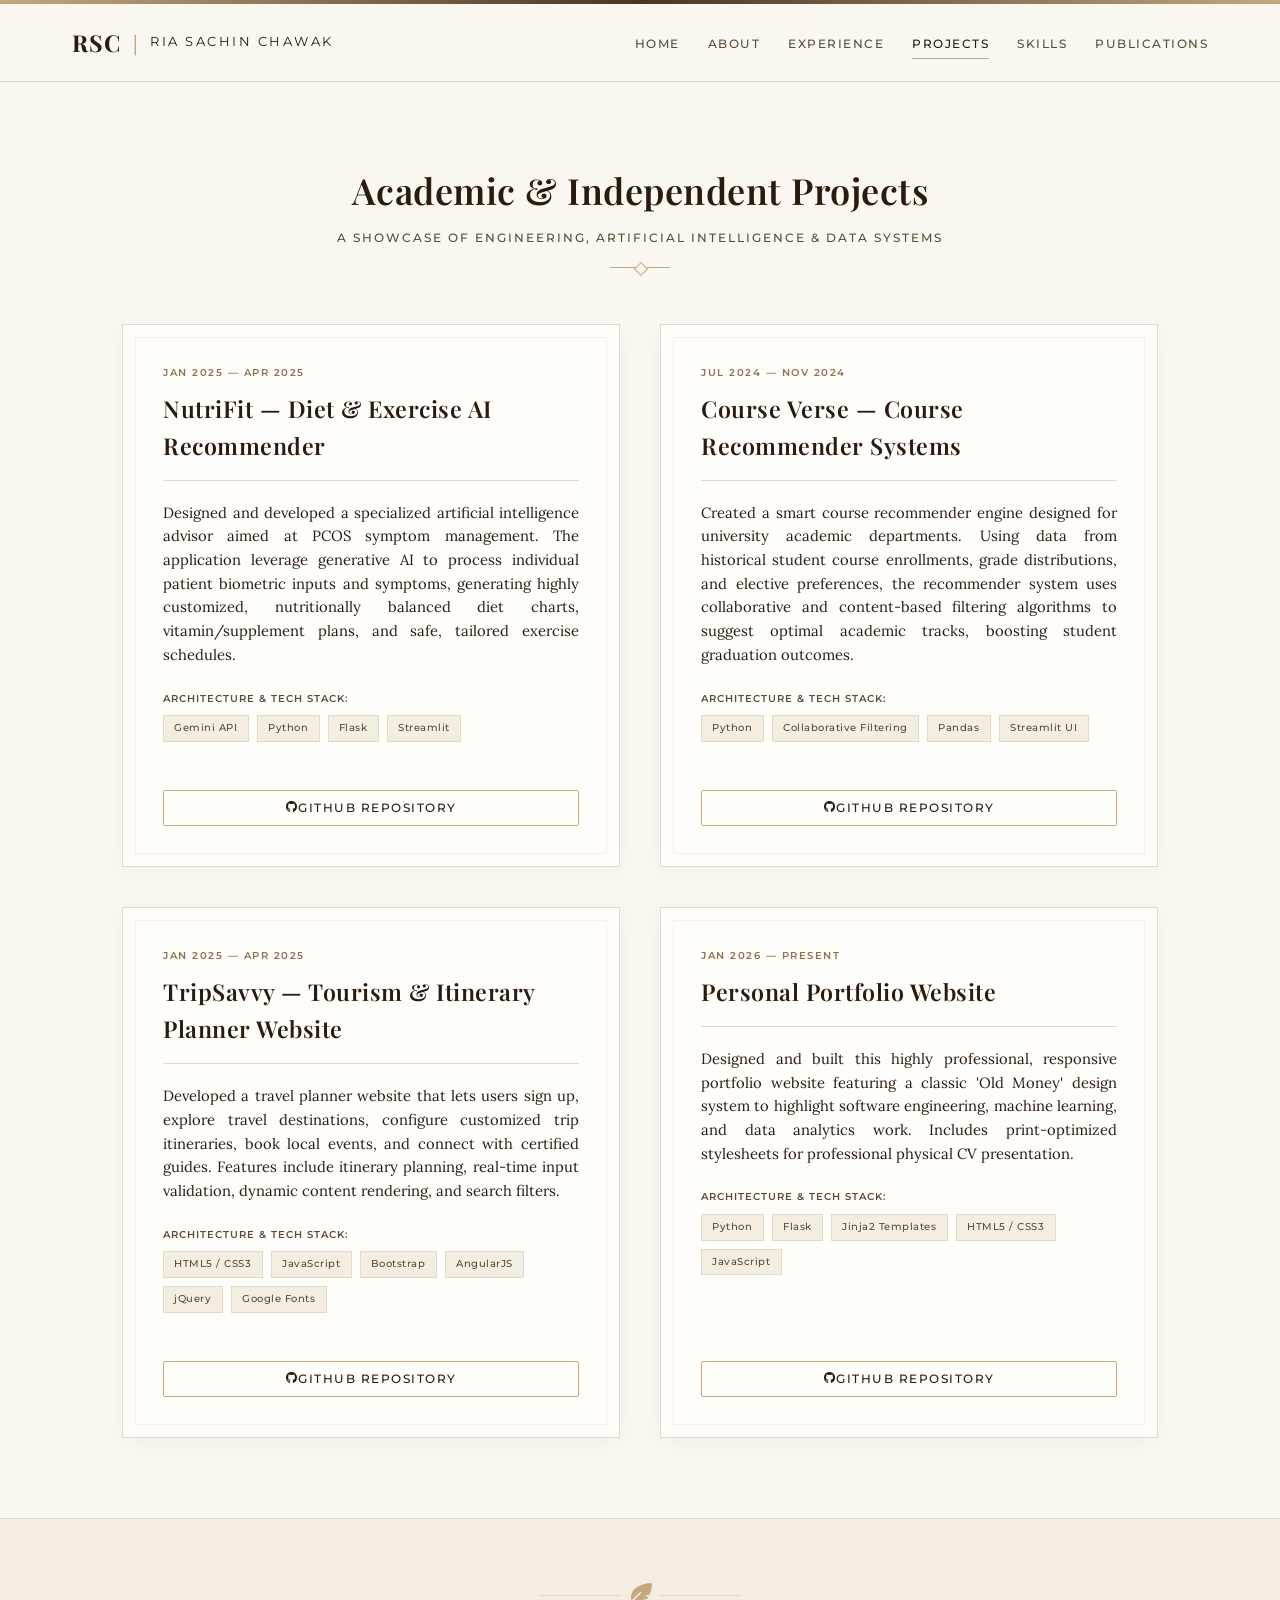
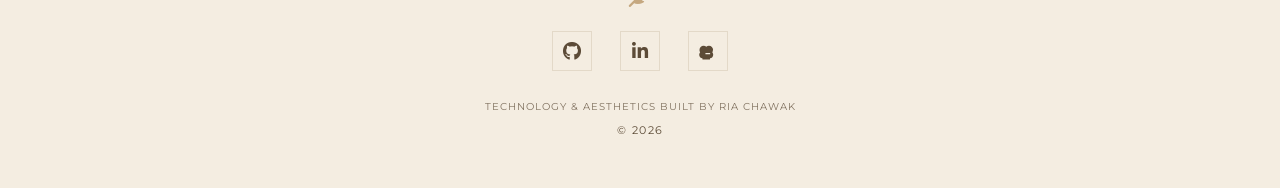
==== projects.html @ e3190f8c "Add files via upload" ====
<!DOCTYPE html>
<html lang="en">
<head>
    <meta charset="UTF-8">
    <meta name="viewport" content="width=device-width, initial-scale=1.0">
    <meta name="description" content="Ria Sachin Chawak's Professional Portfolio. Data Analyst Intern & Final Year Computer Science & Business Systems Student.">
    <meta name="author" content="Ria Sachin Chawak">
    <title>Ria Sachin Chawak | Portfolio</title>
    
    <!-- Google Fonts: Playfair Display (Serif Headings), Lora (Serif Body), Montserrat (Sans-Serif UI) -->
    <link rel="preconnect" href="https://fonts.googleapis.com">
    <link rel="preconnect" href="https://fonts.gstatic.com" crossorigin>
    <link href="https://fonts.googleapis.com/css2?family=Lora:ital,wght@0,400..700;1,400..700&family=Montserrat:wght@300;400;500;600&family=Playfair+Display:ital,wght@0,400..900;1,400..900&display=swap" rel="stylesheet">
    
    <!-- Font Awesome Icons -->
    <link rel="stylesheet" href="https://cdnjs.cloudflare.com/ajax/libs/font-awesome/6.4.0/css/all.min.css">
    
    <!-- Custom CSS -->
    <link rel="stylesheet" href="static/css/style.css">
</head>
<body>
    <!-- Top Decorative Border -->
    <div class="top-decorative-line"></div>

    <!-- Navigation Header -->
    <header class="header">
        <div class="header-container">
            <a href="index.html" class="logo-container">
                <span class="logo-monogram">RSC</span>
                <span class="logo-divider">|</span>
                <span class="logo-title">Ria Sachin Chawak</span>
            </a>
            
            <!-- Mobile Menu Toggle Button -->
            <button class="nav-toggle" aria-label="toggle navigation" id="navToggle">
                <span class="hamburger"></span>
            </button>

            <!-- Navigation Links -->
            <nav class="nav" id="navMenu">
                <ul class="nav-list">
                    <li class="nav-item">
                        <a href="index.html" class="nav-link ">Home</a>
                    </li>
                    <li class="nav-item">
                        <a href="about.html" class="nav-link ">About</a>
                    </li>
                    <li class="nav-item">
                        <a href="experience.html" class="nav-link ">Experience</a>
                    </li>
                    <li class="nav-item">
                        <a href="projects.html" class="nav-link active">Projects</a>
                    </li>
                    <li class="nav-item">
                        <a href="skills.html" class="nav-link ">Skills</a>
                    </li>
                    <li class="nav-item">
                        <a href="publications.html" class="nav-link ">Publications</a>
                    </li>
                </ul>
            </nav>
        </div>
    </header>

    <!-- Main Content Wrapper -->
    <main class="main-content">
        
<section class="projects-page-section">
    <div class="container">
        <!-- Section Header -->
        <div class="section-header">
            <h2 class="section-title">Academic &amp; Independent Projects</h2>
            <div class="section-subtitle">A Showcase of Engineering, Artificial Intelligence &amp; Data Systems</div>
            <div class="title-underline"></div>
        </div>

        <!-- Projects Grid -->
        <div class="projects-grid">
            <!-- Project Card 1: NutriFit -->
            <div class="project-card">
                <div class="project-card-header">
                    <div class="project-date-badge">Jan 2025 — Apr 2025</div>
                    <h3 class="project-title">NutriFit — Diet &amp; Exercise AI Recommender</h3>
                </div>
                <div class="project-card-body">
                    <p class="project-description">
                        Designed and developed a specialized artificial intelligence advisor aimed at PCOS symptom management. The application leverage generative AI to process individual patient biometric inputs and symptoms, generating highly customized, nutritionally balanced diet charts, vitamin/supplement plans, and safe, tailored exercise schedules.
                    </p>
                    
                    <div class="project-tech-section">
                        <span class="tech-label">Architecture &amp; Tech Stack:</span>
                        <div class="tech-tags">
                            <span class="tech-tag">Gemini API</span>
                            <span class="tech-tag">Python</span>
                            <span class="tech-tag">Flask</span>
                            <span class="tech-tag">Streamlit</span>
                        </div>
                    </div>
                </div>
                <div class="project-card-footer">
                    <a href="https://github.com/Ria1424/nutrifit-ai" target="_blank" rel="noopener noreferrer" class="btn btn-secondary btn-sm block-btn">
                        <i class="fa-brands fa-github"></i> GitHub Repository
                    </a>
                </div>
            </div>

            <!-- Project Card 2: Course Verse -->
            <div class="project-card">
                <div class="project-card-header">
                    <div class="project-date-badge">Jul 2024 — Nov 2024</div>
                    <h3 class="project-title">Course Verse — Course Recommender Systems</h3>
                </div>
                <div class="project-card-body">
                    <p class="project-description">
                        Created a smart course recommender engine designed for university academic departments. Using data from historical student course enrollments, grade distributions, and elective preferences, the recommender system uses collaborative and content-based filtering algorithms to suggest optimal academic tracks, boosting student graduation outcomes.
                    </p>
                    
                    <div class="project-tech-section">
                        <span class="tech-label">Architecture &amp; Tech Stack:</span>
                        <div class="tech-tags">
                            <span class="tech-tag">Python</span>
                            <span class="tech-tag">Collaborative Filtering</span>
                            <span class="tech-tag">Pandas</span>
                            <span class="tech-tag">Streamlit UI</span>
                        </div>
                    </div>
                </div>
                <div class="project-card-footer">
                    <a href="https://github.com/Ria1424/course-verse" target="_blank" rel="noopener noreferrer" class="btn btn-secondary btn-sm block-btn">
                        <i class="fa-brands fa-github"></i> GitHub Repository
                    </a>
                </div>
            </div>

            <!-- Project Card 3: TripSavvy -->
            <div class="project-card">
                <div class="project-card-header">
                    <div class="project-date-badge">Jan 2025 — Apr 2025</div>
                    <h3 class="project-title">TripSavvy — Tourism &amp; Itinerary Planner Website</h3>
                </div>
                <div class="project-card-body">
                    <p class="project-description">
                        Developed a travel planner website that lets users sign up, explore travel destinations, configure customized trip itineraries, book local events, and connect with certified guides. Features include itinerary planning, real-time input validation, dynamic content rendering, and search filters.
                    </p>
                    
                    <div class="project-tech-section">
                        <span class="tech-label">Architecture &amp; Tech Stack:</span>
                        <div class="tech-tags">
                            <span class="tech-tag">HTML5 / CSS3</span>
                            <span class="tech-tag">JavaScript</span>
                            <span class="tech-tag">Bootstrap</span>
                            <span class="tech-tag">AngularJS</span>
                            <span class="tech-tag">jQuery</span>
                            <span class="tech-tag">Google Fonts</span>
                        </div>
                    </div>
                </div>
                <div class="project-card-footer">
                    <a href="https://github.com/Ria1424/TripSavvy" target="_blank" rel="noopener noreferrer" class="btn btn-secondary btn-sm block-btn">
                        <i class="fa-brands fa-github"></i> GitHub Repository
                    </a>
                </div>
            </div>

            <!-- Project Card 4: Personal Portfolio Website -->
            <div class="project-card">
                <div class="project-card-header">
                    <div class="project-date-badge">Jan 2026 — Present</div>
                    <h3 class="project-title">Personal Portfolio Website</h3>
                </div>
                <div class="project-card-body">
                    <p class="project-description">
                        Designed and built this highly professional, responsive portfolio website featuring a classic 'Old Money' design system to highlight software engineering, machine learning, and data analytics work. Includes print-optimized stylesheets for professional physical CV presentation.
                    </p>
                    
                    <div class="project-tech-section">
                        <span class="tech-label">Architecture &amp; Tech Stack:</span>
                        <div class="tech-tags">
                            <span class="tech-tag">Python</span>
                            <span class="tech-tag">Flask</span>
                            <span class="tech-tag">Jinja2 Templates</span>
                            <span class="tech-tag">HTML5 / CSS3</span>
                            <span class="tech-tag">JavaScript</span>
                        </div>
                    </div>
                </div>
                <div class="project-card-footer">
                    <a href="https://github.com/Ria1424/ria-portfolio" target="_blank" rel="noopener noreferrer" class="btn btn-secondary btn-sm block-btn">
                        <i class="fa-brands fa-github"></i> GitHub Repository
                    </a>
                </div>
            </div>
        </div>
    </div>
</section>

    </main>

    <!-- Footer -->
    <footer class="footer">
        <div class="footer-container">
            <div class="footer-decor-crest">
                <i class="fa-solid fa-feather-pointed"></i>
            </div>
            
            <div class="footer-socials">
                <a href="https://github.com/Ria1424" target="_blank" rel="noopener noreferrer" title="GitHub" class="social-icon-link">
                    <i class="fa-brands fa-github"></i>
                </a>
                <a href="https://www.linkedin.com/in/riachawak/" target="_blank" rel="noopener noreferrer" title="LinkedIn" class="social-icon-link">
                    <i class="fa-brands fa-linkedin-in"></i>
                </a>
                <a href="https://www.codechef.com/users/coderriasc" target="_blank" rel="noopener noreferrer" title="CodeChef" class="social-icon-link" style="display: flex; align-items: center; justify-content: center;">
                    <svg viewBox="0 0 512 512" fill="currentColor" style="width: 1.1rem; height: 1.1rem;">
                        <path d="M410 230c0-66-54-120-120-120-30 0-57 11-78 29-21-18-48-29-78-29-66 0-120 54-120 120 0 24 7 46 19 65-17 19-27 45-27 73 0 54 40 99 93 107v18c0 10 8 18 18 18h186c10 0 18-8 18-18v-18c53-8 93-53 93-107 0-28-10-54-27-73 12-19 19-41 19-65zm-222 90h136v40H188v-40z"/>
                    </svg>
                </a>
            </div>

            <div class="footer-copyright">
                <div class="footer-sub-tagline" style="font-size: 0.65rem; margin-bottom: 0.4rem; opacity: 0.75; font-family: var(--font-ui); text-transform: uppercase; letter-spacing: 1px;">Technology &amp; Aesthetics built by Ria Chawak</div>
                &copy; 2026
            </div>
        </div>
    </footer>

    <!-- Custom JS -->
    <script src="static/js/main.js"></script>
</body>
</html>
---- static/css/style.css ----
/* ==========================================
   OLD MONEY AESTHETIC DESIGN SYSTEM (CSS)
   Portfolio: Ria Sachin Chawak
   ========================================== */

/* Color Tokens & Style Variables */
:root {
    --bg-cream: #FAF6F0;          /* Warm soft cream background */
    --bg-card: #F4EDE1;           /* Beige accent cards */
    --bg-ivory: #FFFDF9;          /* Highlight block ivory */
    --text-dark: #2A1B0E;         /* Dark chocolate brown for body text */
    --text-muted: #5C4B37;        /* Soft tan/brown for secondary text */
    --accent-gold: #C5A880;       /* Antique gold-beige accent */
    --accent-dark-gold: #8E7249;  /* Deep dark gold for borders/hovers */
    --accent-brown: #4A3525;      /* Dark bronze accent */
    --border-color: #E3D9C8;      /* Fine linen border color */
    
    --font-heading: 'Playfair Display', Georgia, serif;
    --font-body: 'Lora', Georgia, serif;
    --font-ui: 'Montserrat', sans-serif;
    
    --transition-speed: 0.3s;
    --border-radius-sm: 2px;      /* Sharp, crisp edges instead of rounded pills */
    --border-radius-md: 4px;
    --box-shadow: 0 4px 20px rgba(42, 27, 14, 0.04);
}

/* Global Reset & Base Styling */
* {
    margin: 0;
    padding: 0;
    box-box: border-box;
    box-sizing: border-box;
}

body {
    background-color: var(--bg-cream);
    color: var(--text-dark);
    font-family: var(--font-body);
    line-height: 1.6;
    font-size: 16px;
    display: flex;
    flex-direction: column;
    min-height: 100vh;
}

/* Scrollbar Style */
::-webkit-scrollbar {
    width: 8px;
}
::-webkit-scrollbar-track {
    background: var(--bg-cream);
}
::-webkit-scrollbar-thumb {
    background: var(--accent-gold);
    border-radius: var(--border-radius-sm);
}
::-webkit-scrollbar-thumb:hover {
    background: var(--accent-dark-gold);
}

/* Top Decorative Header Accent Line */
.top-decorative-line {
    height: 4px;
    background: linear-gradient(90deg, var(--accent-gold), var(--accent-brown), var(--accent-gold));
    width: 100%;
}

/* Typography Helper Classes */
h1, h2, h3, h4, h5, h6 {
    font-family: var(--font-heading);
    font-weight: 600;
    letter-spacing: 0.5px;
}

/* Layout Utilities */
.container {
    max-width: 1100px;
    margin: 0 auto;
    padding: 0 2rem;
    width: 100%;
}

.container-narrow {
    max-width: 750px;
    margin: 0 auto;
    padding: 0 2rem;
    width: 100%;
}

.mt-5 {
    margin-top: 4rem;
}

.hidden {
    display: none !important;
}

/* Dynamic Page Fade-in on load */
main.main-content {
    flex-grow: 1;
    opacity: 0;
    transform: translateY(10px);
    transition: opacity 0.6s ease, transform 0.6s ease;
    padding: 3rem 0;
}

main.main-content.loaded {
    opacity: 1;
    transform: translateY(0);
}

/* Common Section Header Component */
.section-header {
    text-align: center;
    margin-bottom: 3.5rem;
}

.section-title {
    font-size: 2.25rem;
    color: var(--text-dark);
    margin-bottom: 0.5rem;
    position: relative;
    display: inline-block;
}

.section-subtitle {
    font-family: var(--font-ui);
    text-transform: uppercase;
    font-size: 0.75rem;
    letter-spacing: 2px;
    color: var(--text-muted);
    font-weight: 500;
}

.title-underline {
    width: 60px;
    height: 1px;
    background-color: var(--accent-gold);
    margin: 1.25rem auto 0;
    position: relative;
}

.title-underline::after {
    content: '';
    position: absolute;
    top: -3px;
    left: calc(50% - 4px);
    width: 8px;
    height: 8px;
    background-color: var(--bg-cream);
    border: 1px solid var(--accent-gold);
    transform: rotate(45deg);
}

/* Elegant Borders/Accents */
.section-decor-bar {
    max-width: 250px;
    height: 1px;
    background: linear-gradient(90deg, transparent, var(--accent-gold), transparent);
    margin: 2rem auto;
}

/* Primary and Secondary Buttons */
.btn {
    display: inline-flex;
    align-items: center;
    justify-content: center;
    font-family: var(--font-ui);
    font-size: 0.8rem;
    font-weight: 500;
    text-transform: uppercase;
    letter-spacing: 1.5px;
    text-decoration: none;
    padding: 0.85rem 1.75rem;
    border-radius: var(--border-radius-sm);
    cursor: pointer;
    transition: all var(--transition-speed) ease;
}

.btn-primary {
    background-color: var(--text-dark);
    color: var(--bg-cream);
    border: 1px solid var(--text-dark);
}

.btn-primary:hover {
    background-color: var(--bg-cream);
    color: var(--text-dark);
    border-color: var(--accent-gold);
}

.btn-secondary {
    background-color: transparent;
    color: var(--text-dark);
    border: 1px solid var(--accent-gold);
}

.btn-secondary:hover {
    background-color: var(--bg-card);
    color: var(--text-dark);
    border-color: var(--text-dark);
}

.btn-sm {
    padding: 0.5rem 1.25rem;
    font-size: 0.725rem;
}

.btn-block {
    display: flex;
    width: 100%;
}

.btn-icon {
    margin-left: 8px;
    font-size: 0.9em;
    transition: transform var(--transition-speed) ease;
}

.btn:hover .btn-icon {
    transform: translateX(4px);
}

/* ==========================================
   HEADER & NAVIGATION BAR
   ========================================== */
.header {
    background-color: var(--bg-cream);
    border-bottom: 1px solid var(--border-color);
    position: sticky;
    top: 0;
    z-index: 1000;
    box-shadow: 0 2px 10px rgba(0,0,0,0.02);
}

.header-container {
    max-width: 1200px;
    margin: 0 auto;
    padding: 1.25rem 2rem;
    display: flex;
    justify-content: space-between;
    align-items: center;
}

.logo-container {
    display: flex;
    align-items: center;
    text-decoration: none;
    color: var(--text-dark);
    transition: opacity var(--transition-speed);
}

.logo-container:hover {
    opacity: 0.85;
}

.logo-monogram {
    font-family: var(--font-heading);
    font-weight: 700;
    font-size: 1.45rem;
    letter-spacing: 1px;
}

.logo-divider {
    color: var(--accent-gold);
    margin: 0 0.75rem;
    font-size: 1.25rem;
    font-weight: 300;
}

.logo-title {
    font-family: var(--font-ui);
    font-weight: 400;
    font-size: 0.8rem;
    text-transform: uppercase;
    letter-spacing: 2.5px;
}

/* Navigation Links */
.nav-list {
    display: flex;
    list-style: none;
    gap: 1.75rem;
}

.nav-link {
    color: var(--text-muted);
    font-family: var(--font-ui);
    text-transform: uppercase;
    font-size: 0.75rem;
    font-weight: 500;
    letter-spacing: 1.5px;
    text-decoration: none;
    padding: 0.5rem 0;
    position: relative;
    transition: color var(--transition-speed);
}

.nav-link:hover {
    color: var(--text-dark);
}

.nav-link::after {
    content: '';
    position: absolute;
    bottom: 0;
    left: 0;
    width: 0;
    height: 1px;
    background-color: var(--accent-gold);
    transition: width var(--transition-speed) ease;
}

.nav-link:hover::after,
.nav-link.active::after {
    width: 100%;
}

.nav-link.active {
    color: var(--text-dark);
}

/* Mobile Menu Burger Toggle */
.nav-toggle {
    display: none;
    background: transparent;
    border: none;
    cursor: pointer;
    padding: 0.5rem;
    z-index: 1100;
}

.hamburger {
    display: block;
    position: relative;
    width: 20px;
    height: 2px;
    background: var(--text-dark);
    transition: background var(--transition-speed) ease;
}

.hamburger::before,
.hamburger::after {
    content: '';
    position: absolute;
    width: 20px;
    height: 2px;
    background: var(--text-dark);
    transition: transform var(--transition-speed) ease, top var(--transition-speed) ease;
}

.hamburger::before {
    top: -6px;
}

.hamburger::after {
    top: 6px;
}

/* Mobile Menu Active Hamburger State */
.nav-toggle.active .hamburger {
    background: transparent;
}
.nav-toggle.active .hamburger::before {
    transform: rotate(45deg);
    top: 0;
}
.nav-toggle.active .hamburger::after {
    transform: rotate(-45deg);
    top: 0;
}

/* ==========================================
   1. HOME PAGE STYLING
   ========================================== */
.hero-section {
    padding: 3.5rem 0;
}

.hero-container {
    max-width: 1100px;
    margin: 0 auto;
    padding: 0 2rem;
    display: grid;
    grid-template-columns: 1.25fr 0.75fr;
    gap: 4rem;
    align-items: center;
}

.hero-content {
    display: flex;
    flex-direction: column;
}

.hero-pretitle {
    font-family: var(--font-ui);
    text-transform: uppercase;
    font-size: 0.8rem;
    letter-spacing: 3px;
    color: var(--text-muted);
    margin-bottom: 0.75rem;
}

.hero-title {
    font-size: 3.5rem;
    line-height: 1.1;
    color: var(--text-dark);
    margin-bottom: 1rem;
}

.hero-designation {
    font-size: 1.15rem;
    font-family: var(--font-ui);
    color: var(--text-muted);
    font-weight: 300;
    letter-spacing: 0.5px;
    margin-bottom: 1.5rem;
    border-left: 2px solid var(--accent-gold);
    padding-left: 1rem;
}

.hero-divider-group {
    display: flex;
    align-items: center;
    gap: 1.25rem;
    margin-bottom: 1.75rem;
}

.hero-divider-group .line {
    height: 1px;
    background-color: var(--border-color);
    flex-grow: 1;
}

.hero-divider-group .crest-icon {
    color: var(--accent-gold);
    font-size: 0.95rem;
}

.hero-brief {
    font-size: 1.1rem;
    color: var(--text-dark);
    margin-bottom: 2.5rem;
}

.hero-actions {
    display: flex;
    gap: 1.25rem;
}

/* Aesthetic Framed Monogram Widget */
.hero-aesthetic-frame {
    display: flex;
    justify-content: center;
    align-items: center;
}

.frame-outer {
    border: 1px solid var(--accent-gold);
    padding: 1rem;
    background-color: var(--bg-ivory);
    box-shadow: var(--box-shadow);
}

.frame-inner {
    border: 4px double var(--accent-gold);
    padding: 3.5rem 2.5rem;
    display: flex;
    flex-direction: column;
    align-items: center;
    justify-content: center;
    background-color: var(--bg-cream);
    text-align: center;
}

.frame-inner-img {
    border: 4px double var(--accent-gold);
    padding: 0.5rem;
    background-color: var(--bg-cream);
    display: flex;
    justify-content: center;
    align-items: center;
}

.hero-profile-image {
    max-width: 100%;
    width: 280px;
    height: 330px;
    object-fit: cover;
    display: block;
    border: 1px solid var(--border-color);
}

.hero-profile-container {
    border: 1px solid var(--accent-brown);
    padding: 0;
    background-color: transparent;
    display: inline-flex;
    justify-content: center;
    align-items: center;
    box-shadow: var(--box-shadow);
    align-self: center;
    justify-self: center;
}

.hero-profile-image-simple {
    max-width: 100%;
    width: 280px;
    height: 330px;
    object-fit: cover;
    display: block;
}



.frame-monogram {
    font-family: var(--font-heading);
    font-size: 3.25rem;
    color: var(--text-dark);
    font-weight: 700;
    letter-spacing: 3px;
    border-bottom: 1px solid var(--border-color);
    padding-bottom: 0.5rem;
    margin-bottom: 0.75rem;
}

.frame-motto {
    font-family: var(--font-heading);
    font-style: italic;
    font-size: 0.85rem;
    color: var(--text-muted);
    letter-spacing: 0.5px;
    margin-bottom: 0.5rem;
}

.frame-year {
    font-family: var(--font-ui);
    font-size: 0.625rem;
    letter-spacing: 2px;
    color: var(--accent-gold);
}

/* Focus Section Grid */
.focus-section {
    padding: 4rem 0;
}

.focus-grid {
    max-width: 1100px;
    margin: 0 auto;
    padding: 0 2rem;
    display: grid;
    grid-template-columns: repeat(auto-fit, minmax(300px, 1fr));
    gap: 2rem;
}

.focus-card {
    background-color: var(--bg-card);
    border: 1px solid var(--border-color);
    padding: 2.5rem 2rem;
    text-align: center;
    transition: transform var(--transition-speed) ease, border-color var(--transition-speed) ease;
}

.focus-card:hover {
    transform: translateY(-5px);
    border-color: var(--accent-gold);
}

.focus-icon {
    font-size: 1.75rem;
    color: var(--accent-brown);
    margin-bottom: 1.25rem;
}

.focus-card h3 {
    font-size: 1.35rem;
    margin-bottom: 0.75rem;
    color: var(--text-dark);
}

.focus-card p {
    font-size: 0.9rem;
    color: var(--text-muted);
}

/* ==========================================
   2. ABOUT ME & EDUCATION PAGE
   ========================================== */
.about-page-section {
    padding: 2rem 0;
}

.about-grid {
    display: grid;
    grid-template-columns: 1fr 1fr;
    gap: 4.5rem;
    align-items: start;
}

.about-greeting {
    font-size: 1.85rem;
    color: var(--text-dark);
    margin-bottom: 0.5rem;
}

.about-tagline {
    font-size: 1.05rem;
    color: var(--text-muted);
    font-style: italic;
    font-weight: 400;
    margin-bottom: 1.5rem;
}

.about-paragraph-divider {
    width: 40px;
    height: 1px;
    background-color: var(--accent-gold);
    margin-bottom: 1.75rem;
}

.about-main-text {
    font-size: 0.975rem;
    color: var(--text-dark);
    margin-bottom: 1.5rem;
    text-align: justify;
}

/* Classic Drop Cap Styling */
.drop-cap::first-letter {
    font-family: var(--font-heading);
    font-size: 3.5rem;
    float: left;
    margin-top: 5px;
    margin-right: 10px;
    line-height: 0.85;
    color: var(--accent-brown);
    font-weight: 700;
}

.about-sign-off {
    margin-top: 2.5rem;
}

.sign-off-title {
    font-size: 0.95rem;
    color: var(--text-muted);
}

.signature-text {
    font-family: var(--font-heading);
    font-style: italic;
    font-size: 1.85rem;
    color: var(--text-dark);
    margin-top: 0.25rem;
}

/* Education Container & Timelines */
.education-container {
    background-color: var(--bg-card);
    border: 1px solid var(--border-color);
    padding: 3rem 2.5rem;
    position: relative;
}

.education-container::after {
    content: '';
    position: absolute;
    top: 15px;
    left: 15px;
    right: 15px;
    bottom: 15px;
    border: 1px solid rgba(197, 168, 128, 0.25);
    pointer-events: none;
}

.timeline-title-header {
    font-size: 1.45rem;
    margin-bottom: 2rem;
    border-bottom: 1px solid var(--border-color);
    padding-bottom: 0.75rem;
    display: flex;
    align-items: center;
    gap: 0.75rem;
}

.timeline {
    position: relative;
    padding-left: 1.75rem;
    border-left: 1px solid var(--accent-gold);
}

.timeline-item {
    position: relative;
    margin-bottom: 2.25rem;
}

.timeline-item:last-child {
    margin-bottom: 0;
}

.timeline-dot {
    position: absolute;
    left: calc(-1.75rem - 4.5px);
    top: 5px;
    width: 8px;
    height: 8px;
    border-radius: 50%;
    background-color: var(--text-dark);
    border: 1px solid var(--accent-gold);
}

.timeline-date {
    font-family: var(--font-ui);
    font-size: 0.7rem;
    letter-spacing: 1.5px;
    color: var(--text-muted);
    font-weight: 600;
    text-transform: uppercase;
    margin-bottom: 0.35rem;
}

.education-degree {
    font-size: 1.15rem;
    margin-bottom: 0.25rem;
}

.education-institution {
    font-family: var(--font-ui);
    font-size: 0.75rem;
    text-transform: uppercase;
    letter-spacing: 0.5px;
    color: var(--text-muted);
    font-weight: 500;
    margin-bottom: 0.5rem;
}

.education-grade-badge {
    display: inline-block;
    background-color: var(--bg-cream);
    border: 1px solid var(--accent-gold);
    color: var(--text-dark);
    font-family: var(--font-ui);
    font-size: 0.65rem;
    font-weight: 500;
    padding: 0.25rem 0.65rem;
    margin-bottom: 0.75rem;
    letter-spacing: 0.5px;
}

.education-desc {
    font-size: 0.85rem;
    color: var(--text-muted);
}

/* ==========================================
   3. EXPERIENCE PAGE STYLING
   ========================================== */
.experience-page-section {
    padding: 2rem 0;
}

.experience-timeline {
    display: flex;
    flex-direction: column;
    gap: 2rem;
}

.exp-card {
    background-color: var(--bg-ivory);
    border: 1px solid var(--border-color);
    padding: 2.5rem;
    position: relative;
    box-shadow: var(--box-shadow);
}

.exp-card::before {
    content: '';
    position: absolute;
    left: 0;
    top: 0;
    bottom: 0;
    width: 3px;
    background-color: var(--accent-gold);
}

.exp-header {
    display: flex;
    justify-content: space-between;
    align-items: flex-start;
    border-bottom: 1px solid var(--border-color);
    padding-bottom: 1.25rem;
    margin-bottom: 1.25rem;
    flex-wrap: wrap;
    gap: 1rem;
}

.exp-title {
    font-size: 1.45rem;
    color: var(--text-dark);
    margin-bottom: 0.25rem;
}

.exp-company {
    font-family: var(--font-heading);
    font-style: italic;
    font-size: 1.1rem;
    color: var(--text-muted);
}

.exp-company-sub {
    font-family: var(--font-body);
    font-size: 0.85rem;
    color: var(--text-muted);
    font-weight: 400;
}

.exp-meta {
    display: flex;
    gap: 1.5rem;
    font-family: var(--font-ui);
    font-size: 0.7rem;
    text-transform: uppercase;
    letter-spacing: 1px;
    color: var(--text-muted);
    font-weight: 500;
}

.exp-body {
    display: flex;
    flex-direction: column;
}

.exp-team {
    font-family: var(--font-ui);
    font-size: 0.725rem;
    text-transform: uppercase;
    font-weight: 600;
    color: var(--text-dark);
    margin-bottom: 1rem;
    letter-spacing: 0.5px;
    display: flex;
    align-items: center;
    gap: 0.5rem;
}

.exp-desc-list {
    list-style: none;
    padding-left: 0;
}

.exp-desc-list li {
    position: relative;
    padding-left: 1.5rem;
    margin-bottom: 0.75rem;
    font-size: 0.95rem;
}

.exp-desc-list li::before {
    content: '—';
    position: absolute;
    left: 0;
    color: var(--accent-gold);
}

.exp-footer {
    margin-top: 1.5rem;
}

/* Leadership Grid */
.leadership-grid {
    display: grid;
    grid-template-columns: repeat(auto-fit, minmax(290px, 1fr));
    gap: 2rem;
}

.leadership-card {
    background-color: var(--bg-card);
    border: 1px solid var(--border-color);
    padding: 2.25rem 2rem;
    position: relative;
    text-align: center;
    display: flex;
    flex-direction: column;
    justify-content: space-between;
}

.lead-crest {
    font-size: 1.75rem;
    color: var(--accent-brown);
    margin-bottom: 0.75rem;
}

.lead-date {
    font-family: var(--font-ui);
    font-size: 0.65rem;
    color: var(--accent-dark-gold);
    letter-spacing: 1.2px;
    text-transform: uppercase;
    margin-bottom: 0.5rem;
    font-weight: 600;
}

.lead-title {
    font-size: 1.25rem;
    margin-bottom: 0.25rem;
}

.lead-org {
    font-family: var(--font-ui);
    font-size: 0.7rem;
    text-transform: uppercase;
    letter-spacing: 1.5px;
    color: var(--text-muted);
    font-weight: 500;
    margin-bottom: 0.5rem;
}

.lead-sub-org {
    font-family: var(--font-body);
    font-style: italic;
    font-size: 0.85rem;
    color: var(--text-muted);
    margin-bottom: 1rem;
}

.lead-desc {
    font-size: 0.875rem;
    color: var(--text-muted);
    margin-bottom: auto;
}

.lead-badge {
    display: inline-block;
    border: 1px solid var(--border-color);
    padding: 0.25rem 0.65rem;
    font-size: 0.65rem;
    font-family: var(--font-ui);
    text-transform: uppercase;
    letter-spacing: 0.5px;
    color: var(--text-muted);
    background-color: var(--bg-cream);
    margin-top: 1.25rem;
    align-self: center;
}

.lead-actions,
.lead-actions-double {
    margin-top: 1.25rem;
    display: flex;
    justify-content: center;
    gap: 0.5rem;
    flex-wrap: wrap;
}


/* ==========================================
   4. PROJECTS PAGE STYLING
   ========================================== */
.projects-page-section {
    padding: 2rem 0;
}

.projects-grid {
    display: grid;
    grid-template-columns: 1fr 1fr;
    gap: 2.5rem;
}

.project-card {
    background-color: var(--bg-ivory);
    border: 1px solid var(--border-color);
    padding: 2.5rem;
    display: flex;
    flex-direction: column;
    justify-content: space-between;
    position: relative;
    box-shadow: var(--box-shadow);
}

.project-card::before {
    content: '';
    position: absolute;
    left: 12px;
    right: 12px;
    top: 12px;
    bottom: 12px;
    border: 1px solid rgba(197, 168, 128, 0.15);
    pointer-events: none;
}

.project-card-header {
    border-bottom: 1px solid var(--border-color);
    padding-bottom: 1rem;
    margin-bottom: 1.25rem;
}

.project-date-badge {
    font-family: var(--font-ui);
    font-size: 0.65rem;
    text-transform: uppercase;
    letter-spacing: 1.5px;
    color: var(--accent-dark-gold);
    font-weight: 600;
    margin-bottom: 0.5rem;
}

.project-title {
    font-size: 1.45rem;
    color: var(--text-dark);
}

.project-card-body {
    flex-grow: 1;
}

.project-description {
    font-size: 0.925rem;
    color: var(--text-dark);
    margin-bottom: 1.5rem;
    text-align: justify;
}

.project-tech-section {
    margin-bottom: 1.5rem;
}

.tech-label {
    font-family: var(--font-ui);
    font-size: 0.65rem;
    text-transform: uppercase;
    letter-spacing: 1px;
    color: var(--text-muted);
    font-weight: 600;
    display: block;
    margin-bottom: 0.5rem;
}

.tech-tags {
    display: flex;
    flex-wrap: wrap;
    gap: 0.5rem;
}

.tech-tag {
    background-color: var(--bg-card);
    border: 1px solid var(--border-color);
    color: var(--text-muted);
    font-family: var(--font-ui);
    font-size: 0.65rem;
    font-weight: 500;
    padding: 0.25rem 0.65rem;
    letter-spacing: 0.5px;
}

.project-card-footer {
    margin-top: 1.5rem;
    z-index: 2;
}

.block-btn {
    width: 100%;
}

/* ==========================================
   5. SKILLS & ACHIEVEMENTS PAGE STYLING
   ========================================== */
.skills-page-section {
    padding: 2rem 0;
}

.skills-grid {
    display: grid;
    grid-template-columns: 1fr 1fr 1fr;
    gap: 2.25rem;
}

.skills-category-card {
    background-color: var(--bg-ivory);
    border: 1px solid var(--border-color);
    padding: 2.25rem 2rem;
    box-shadow: var(--box-shadow);
}

.category-header {
    display: flex;
    align-items: center;
    gap: 0.75rem;
    font-size: 1.2rem;
    color: var(--text-dark);
}

.category-header i {
    color: var(--accent-brown);
}

.category-divider {
    height: 1px;
    background-color: var(--accent-gold);
    margin: 1.25rem 0;
}

/* Skills lists styles */
.skills-list {
    list-style: none;
    padding: 0;
}

.skills-list li {
    font-size: 0.9rem;
    padding: 0.35rem 0;
    border-bottom: 1px dashed var(--border-color);
    color: var(--text-dark);
}

.skills-list li:last-child {
    border-bottom: none;
}

/* Programming languages bar styles */
.programming-languages-list {
    display: flex;
    flex-direction: column;
    gap: 1.15rem;
}

.lang-item {
    display: flex;
    flex-direction: column;
}

.lang-name {
    font-family: var(--font-ui);
    font-size: 0.7rem;
    text-transform: uppercase;
    letter-spacing: 1px;
    color: var(--text-dark);
    font-weight: 500;
    margin-bottom: 0.35rem;
}

.lang-bar-container {
    height: 3px;
    background-color: var(--bg-card);
    width: 100%;
}

.lang-bar {
    height: 100%;
    background-color: var(--accent-brown);
}

/* Frameworks and Tools badges grid */
.tools-grid {
    display: flex;
    flex-wrap: wrap;
    gap: 0.5rem;
}

.tool-badge {
    background-color: var(--bg-card);
    border: 1px solid var(--border-color);
    color: var(--text-dark);
    font-family: var(--font-ui);
    font-size: 0.7rem;
    font-weight: 500;
    padding: 0.35rem 0.75rem;
    letter-spacing: 0.5px;
}

.subcat-title {
    font-family: var(--font-ui);
    font-size: 0.65rem;
    text-transform: uppercase;
    letter-spacing: 1px;
    color: var(--text-muted);
    margin-bottom: 0.5rem;
    border-bottom: 1px dashed var(--border-color);
    padding-bottom: 0.25rem;
    font-weight: 600;
}

.ledger-sub-text {
    font-family: var(--font-body);
    font-size: 0.8rem;
    color: var(--text-muted);
    font-weight: normal;
    margin-top: 0.15rem;
}

.stars-gold {
    color: var(--accent-dark-gold);
}


/* Achievements Ledger Table */
.achievements-ledger {
    background-color: var(--bg-ivory);
    border: 1px solid var(--border-color);
    box-shadow: var(--box-shadow);
    display: flex;
    flex-direction: column;
}

.ledger-header {
    background-color: var(--bg-card);
    border-bottom: 1px solid var(--accent-gold);
    display: flex;
    font-family: var(--font-ui);
    font-size: 0.65rem;
    text-transform: uppercase;
    letter-spacing: 1.5px;
    font-weight: 600;
    color: var(--text-muted);
    padding: 1rem 1.5rem;
}

.ledger-row {
    display: flex;
    align-items: center;
    border-bottom: 1px solid var(--border-color);
    padding: 1.25rem 1.5rem;
    font-size: 0.9rem;
    transition: background-color var(--transition-speed);
}

.ledger-row:hover {
    background-color: var(--bg-cream);
}

.ledger-row:last-child {
    border-bottom: none;
}

/* Columns widths */
.ledger-title-col {
    flex: 1.5;
}

.ledger-org-col {
    flex: 1.25;
    color: var(--text-muted);
}

.ledger-link-col {
    flex: 0.75;
    text-align: right;
}

.font-serif-bold {
    font-family: var(--font-heading);
    font-weight: 600;
    font-size: 1.05rem;
    color: var(--text-dark);
}

.ledger-meta-info {
    font-family: var(--font-ui);
    font-size: 0.65rem;
    text-transform: uppercase;
    background-color: var(--bg-cream);
    padding: 0.15rem 0.4rem;
    border: 1px solid var(--border-color);
    margin-left: 4px;
}

.ledger-link {
    font-family: var(--font-ui);
    font-size: 0.65rem;
    text-transform: uppercase;
    letter-spacing: 1px;
    color: var(--accent-dark-gold);
    text-decoration: none;
    font-weight: 600;
}

.ledger-link:hover {
    color: var(--text-dark);
}

.ledger-status-tag {
    background-color: var(--bg-card);
    border: 1px solid var(--accent-gold);
    color: var(--accent-dark-gold);
    font-family: var(--font-ui);
    font-size: 0.6rem;
    text-transform: uppercase;
    font-weight: 600;
    padding: 0.25rem 0.5rem;
    letter-spacing: 1px;
}

/* ==========================================
   6. PUBLICATIONS PAGE STYLING
   ========================================== */
.publications-page-section {
    padding: 2rem 0;
}

.publications-list {
    display: flex;
    flex-direction: column;
    gap: 2.5rem;
}

.pub-card {
    background-color: var(--bg-ivory);
    border: 1px solid var(--border-color);
    box-shadow: var(--box-shadow);
    padding: 3rem;
    display: grid;
    grid-template-columns: 60px 1fr;
    gap: 1.5rem;
    position: relative;
}

.pub-decor-crest {
    font-size: 2.25rem;
    color: var(--accent-gold);
    border-right: 1px solid var(--border-color);
    display: flex;
    justify-content: center;
    align-items: flex-start;
    padding-top: 0.25rem;
}

.pub-header {
    display: flex;
    align-items: center;
    gap: 1.25rem;
    margin-bottom: 0.75rem;
    flex-wrap: wrap;
}

.pub-status-badge {
    background-color: var(--bg-card);
    border: 1px solid var(--accent-gold);
    color: var(--accent-dark-gold);
    font-family: var(--font-ui);
    font-size: 0.6rem;
    font-weight: 600;
    text-transform: uppercase;
    letter-spacing: 1px;
    padding: 0.25rem 0.65rem;
}

.pub-conference {
    font-family: var(--font-ui);
    font-size: 0.7rem;
    text-transform: uppercase;
    letter-spacing: 1px;
    color: var(--text-muted);
    font-weight: 500;
    display: flex;
    align-items: center;
    gap: 0.35rem;
}

.pub-title {
    font-size: 1.65rem;
    color: var(--text-dark);
    line-height: 1.25;
    margin-bottom: 0.5rem;
}

.pub-authors {
    font-family: var(--font-ui);
    font-size: 0.75rem;
    letter-spacing: 0.5px;
    color: var(--text-muted);
    margin-bottom: 1.25rem;
}

.pub-description {
    font-size: 0.95rem;
    color: var(--text-dark);
    margin-bottom: 1.5rem;
    text-align: justify;
}

.pub-tags {
    display: flex;
    flex-wrap: wrap;
    gap: 0.5rem;
    margin-bottom: 1.75rem;
}

.pub-tag {
    font-family: var(--font-ui);
    font-size: 0.625rem;
    background-color: var(--bg-cream);
    border: 1px solid var(--border-color);
    color: var(--text-muted);
    padding: 0.2rem 0.5rem;
    letter-spacing: 0.5px;
}

/* ==========================================
   RESUME & PRINT LAYOUTS
   ========================================== */
.resume-page-section {
    padding: 1.5rem 0;
}

.resume-controls {
    background-color: var(--bg-card);
    border: 1px solid var(--border-color);
    padding: 1.5rem;
    margin-bottom: 2rem;
    display: flex;
    align-items: center;
    gap: 1.5rem;
    box-shadow: var(--box-shadow);
}

.resume-instructions {
    font-size: 0.8rem;
    color: var(--text-muted);
}

/* High Fidelity Resume layout simulating textured paper */
.resume-sheet {
    background-color: #FFFFFF;
    color: #1A1A1A;
    border: 1px solid var(--border-color);
    padding: 4rem 3.5rem;
    box-shadow: 0 10px 30px rgba(0,0,0,0.03);
    font-family: 'Lora', Georgia, serif;
    font-size: 14px;
    line-height: 1.5;
    max-width: 850px;
    margin: 0 auto;
}

.resume-sheet-header {
    text-align: center;
    margin-bottom: 1.5rem;
}

.resume-name {
    font-size: 2.25rem;
    color: #111;
    margin-bottom: 0.25rem;
    font-weight: 700;
}

.resume-sub {
    font-family: var(--font-ui);
    text-transform: uppercase;
    font-size: 0.75rem;
    letter-spacing: 2px;
    color: #555;
    font-weight: 500;
    margin-bottom: 0.75rem;
}

.resume-contact-info {
    display: flex;
    justify-content: center;
    gap: 1rem;
    font-size: 0.75rem;
    color: #666;
    flex-wrap: wrap;
}

.resume-contact-info a {
    color: #666;
    text-decoration: none;
}

.resume-contact-info a:hover {
    text-decoration: underline;
}

.resume-divider {
    height: 1px;
    background-color: #DCD2C4;
    margin: 1.5rem 0;
}

.resume-section {
    margin-bottom: 2rem;
}

.resume-section-title {
    font-family: var(--font-ui);
    text-transform: uppercase;
    font-size: 0.8rem;
    letter-spacing: 1.5px;
    color: #4A3525;
    border-bottom: 1px solid #EAE0D5;
    padding-bottom: 0.35rem;
    margin-bottom: 1rem;
    font-weight: 600;
}

.resume-section-content {
    font-size: 0.9rem;
    text-align: justify;
}

.resume-item {
    margin-bottom: 1.25rem;
}

.resume-item:last-child {
    margin-bottom: 0;
}

.resume-item-header {
    display: flex;
    justify-content: space-between;
    font-weight: bold;
    color: #111;
    font-size: 0.95rem;
}

.resume-item-title {
    font-family: var(--font-heading);
    font-size: 1.05rem;
}

.resume-item-date {
    font-family: var(--font-ui);
    font-size: 0.7rem;
    letter-spacing: 0.5px;
    color: #555;
}

.resume-item-sub {
    display: flex;
    justify-content: space-between;
    font-size: 0.8rem;
    color: #555;
    margin-bottom: 0.5rem;
    font-style: italic;
}

.resume-bullets {
    padding-left: 1.15rem;
}

.resume-bullets li {
    font-size: 0.85rem;
    margin-bottom: 0.3rem;
    color: #222;
}

.resume-bullets-text {
    font-size: 0.85rem;
    color: #222;
}

.resume-grade {
    display: inline-block;
    font-family: var(--font-ui);
    font-size: 0.65rem;
    background-color: #F8F5F0;
    border: 1px solid #E4DFD5;
    padding: 0.15rem 0.5rem;
    font-weight: 500;
    color: #444;
}

.resume-skills-block {
    font-size: 0.85rem;
}

.resume-skills-block p {
    margin-bottom: 0.5rem;
}

/* ==========================================
   CONTACT FORM & CONTACT SECTION
   ========================================== */
.contact-section {
    background-color: var(--bg-card);
    padding: 5rem 0;
    margin-top: 4rem;
    border-top: 1px solid var(--border-color);
}

.contact-card {
    background-color: var(--bg-ivory);
    border: 1px solid var(--border-color);
    padding: 3rem;
    box-shadow: var(--box-shadow);
}

.contact-invitation {
    font-size: 0.95rem;
    color: var(--text-muted);
    text-align: center;
    margin-bottom: 2rem;
}

.contact-form {
    display: flex;
    flex-direction: column;
    gap: 1.25rem;
}

.form-row {
    display: grid;
    grid-template-columns: 1fr 1fr;
    gap: 1.25rem;
}

.form-group {
    display: flex;
    flex-direction: column;
}

.form-label {
    font-family: var(--font-ui);
    font-size: 0.65rem;
    text-transform: uppercase;
    letter-spacing: 1px;
    font-weight: 600;
    color: var(--text-muted);
    margin-bottom: 0.5rem;
}

.form-input,
.form-textarea {
    background-color: var(--bg-cream);
    border: 1px solid var(--border-color);
    color: var(--text-dark);
    font-family: var(--font-body);
    font-size: 0.9rem;
    padding: 0.85rem 1rem;
    border-radius: var(--border-radius-sm);
    transition: border-color var(--transition-speed) ease, outline var(--transition-speed) ease;
}

.form-input:focus,
.form-textarea:focus {
    border-color: var(--accent-gold);
    outline: none;
}

.form-success-msg {
    margin-top: 1.5rem;
    padding: 1rem;
    background-color: #E6F3E6;
    border: 1px solid #C2E2C2;
    color: #2E6B2E;
    text-align: center;
    font-family: var(--font-ui);
    font-size: 0.8rem;
    font-weight: 500;
    letter-spacing: 0.5px;
}

/* ==========================================
   FOOTER STYLING
   ========================================== */
.footer {
    background-color: var(--bg-card);
    border-top: 1px solid var(--border-color);
    padding: 4rem 0 3rem;
    margin-top: auto;
}

.footer-container {
    max-width: 450px;
    margin: 0 auto;
    text-align: center;
    display: flex;
    flex-direction: column;
    align-items: center;
}

.footer-decor-crest {
    color: var(--accent-gold);
    font-size: 1.5rem;
    margin-bottom: 1.5rem;
    position: relative;
    width: 100%;
    display: flex;
    justify-content: center;
}

.footer-decor-crest::before,
.footer-decor-crest::after {
    content: '';
    position: absolute;
    top: 50%;
    width: 80px;
    height: 1px;
    background-color: var(--border-color);
}

.footer-decor-crest::before {
    left: calc(50% - 100px);
}

.footer-decor-crest::after {
    right: calc(50% - 100px);
}

.footer-socials {
    display: flex;
    justify-content: center;
    gap: 1.75rem;
    margin-bottom: 1.75rem;
}

.social-icon-link {
    color: var(--text-muted);
    font-size: 1.15rem;
    text-decoration: none;
    transition: color var(--transition-speed) ease, transform var(--transition-speed) ease;
    width: 40px;
    height: 40px;
    border: 1px solid var(--border-color);
    display: flex;
    align-items: center;
    justify-content: center;
}

.social-icon-link:hover {
    color: var(--text-dark);
    border-color: var(--accent-gold);
    transform: translateY(-3px);
}

.footer-copyright {
    font-family: var(--font-ui);
    font-size: 0.7rem;
    letter-spacing: 1.5px;
    text-transform: uppercase;
    color: var(--text-muted);
}

/* ==========================================
   RESPONSIVE DESIGN BREAKPOINTS
   ========================================== */

/* Tablet (Portrait) */
@media (max-width: 992px) {
    .hero-container {
        grid-template-columns: 1fr;
        gap: 3rem;
        text-align: center;
    }
    
    .hero-designation {
        border-left: none;
        padding-left: 0;
    }
    
    .hero-actions {
        justify-content: center;
    }
    
    .hero-divider-group {
        max-width: 500px;
        margin: 0 auto 1.75rem;
    }

    .about-grid {
        grid-template-columns: 1fr;
        gap: 3rem;
    }

    .projects-grid {
        grid-template-columns: 1fr;
        gap: 2rem;
    }

    .skills-grid {
        grid-template-columns: 1fr 1fr;
        gap: 1.5rem;
    }

    .leadership-grid {
        grid-template-columns: 1fr;
    }
}

/* Mobile Devices */
@media (max-width: 768px) {
    /* Responsive Navigation Menu */
    .nav-toggle {
        display: block;
    }

    .nav {
        position: absolute;
        top: 100%;
        left: 0;
        right: 0;
        background-color: var(--bg-cream);
        border-bottom: 1px solid var(--border-color);
        padding: 1.5rem 2rem;
        display: none;
        box-shadow: 0 10px 15px rgba(0,0,0,0.05);
    }

    .nav.open {
        display: block;
    }

    .nav-list {
        flex-direction: column;
        align-items: center;
        gap: 1.25rem;
    }
    
    .logo-title {
        display: none; /* Hide full title text on very narrow header screens */
    }

    .hero-title {
        font-size: 2.5rem;
    }

    .skills-grid {
        grid-template-columns: 1fr;
    }

    .pub-card {
        grid-template-columns: 1fr;
        padding: 2rem;
        text-align: center;
    }

    .pub-decor-crest {
        border-right: none;
        border-bottom: 1px solid var(--border-color);
        padding-bottom: 1rem;
        font-size: 1.75rem;
    }

    .pub-header {
        justify-content: center;
    }

    .pub-tags {
        justify-content: center;
    }

    .ledger-header {
        display: none; /* Hide table headers on mobile ledger cards list */
    }

    .ledger-row {
        flex-direction: column;
        align-items: center;
        text-align: center;
        gap: 0.5rem;
        padding: 1.5rem 1rem;
    }

    .ledger-link-col {
        text-align: center;
        margin-top: 0.5rem;
    }
    
    .form-row {
        grid-template-columns: 1fr;
        gap: 1.25rem;
    }

    .resume-sheet {
        padding: 2rem 1.5rem;
    }
}

/* ==========================================
   A4 PRINT SPECIFIC STYLES
   ========================================== */
@media print {
    /* Hide all page components except the resume container */
    body {
        background: #FFFFFF;
        color: #000000;
        font-size: 12pt;
    }

    .top-decorative-line,
    .header,
    .footer,
    .resume-controls,
    .no-print {
        display: none !important;
    }

    main.main-content {
        padding: 0 !important;
        margin: 0 !important;
        opacity: 1 !important;
        transform: none !important;
    }

    .resume-page-section {
        padding: 0 !important;
    }

    .resume-sheet {
        border: none !important;
        box-shadow: none !important;
        padding: 0 !important;
        margin: 0 !important;
        max-width: 100% !important;
        color: #000000 !important;
    }
    
    .resume-name {
        color: #000000 !important;
    }

    .resume-sheet a {
        color: #000000 !important;
        text-decoration: none !important;
    }

    /* Keep margins tidy on print preview */
    @page {
        margin: 1.5cm 1.5cm;
    }
}
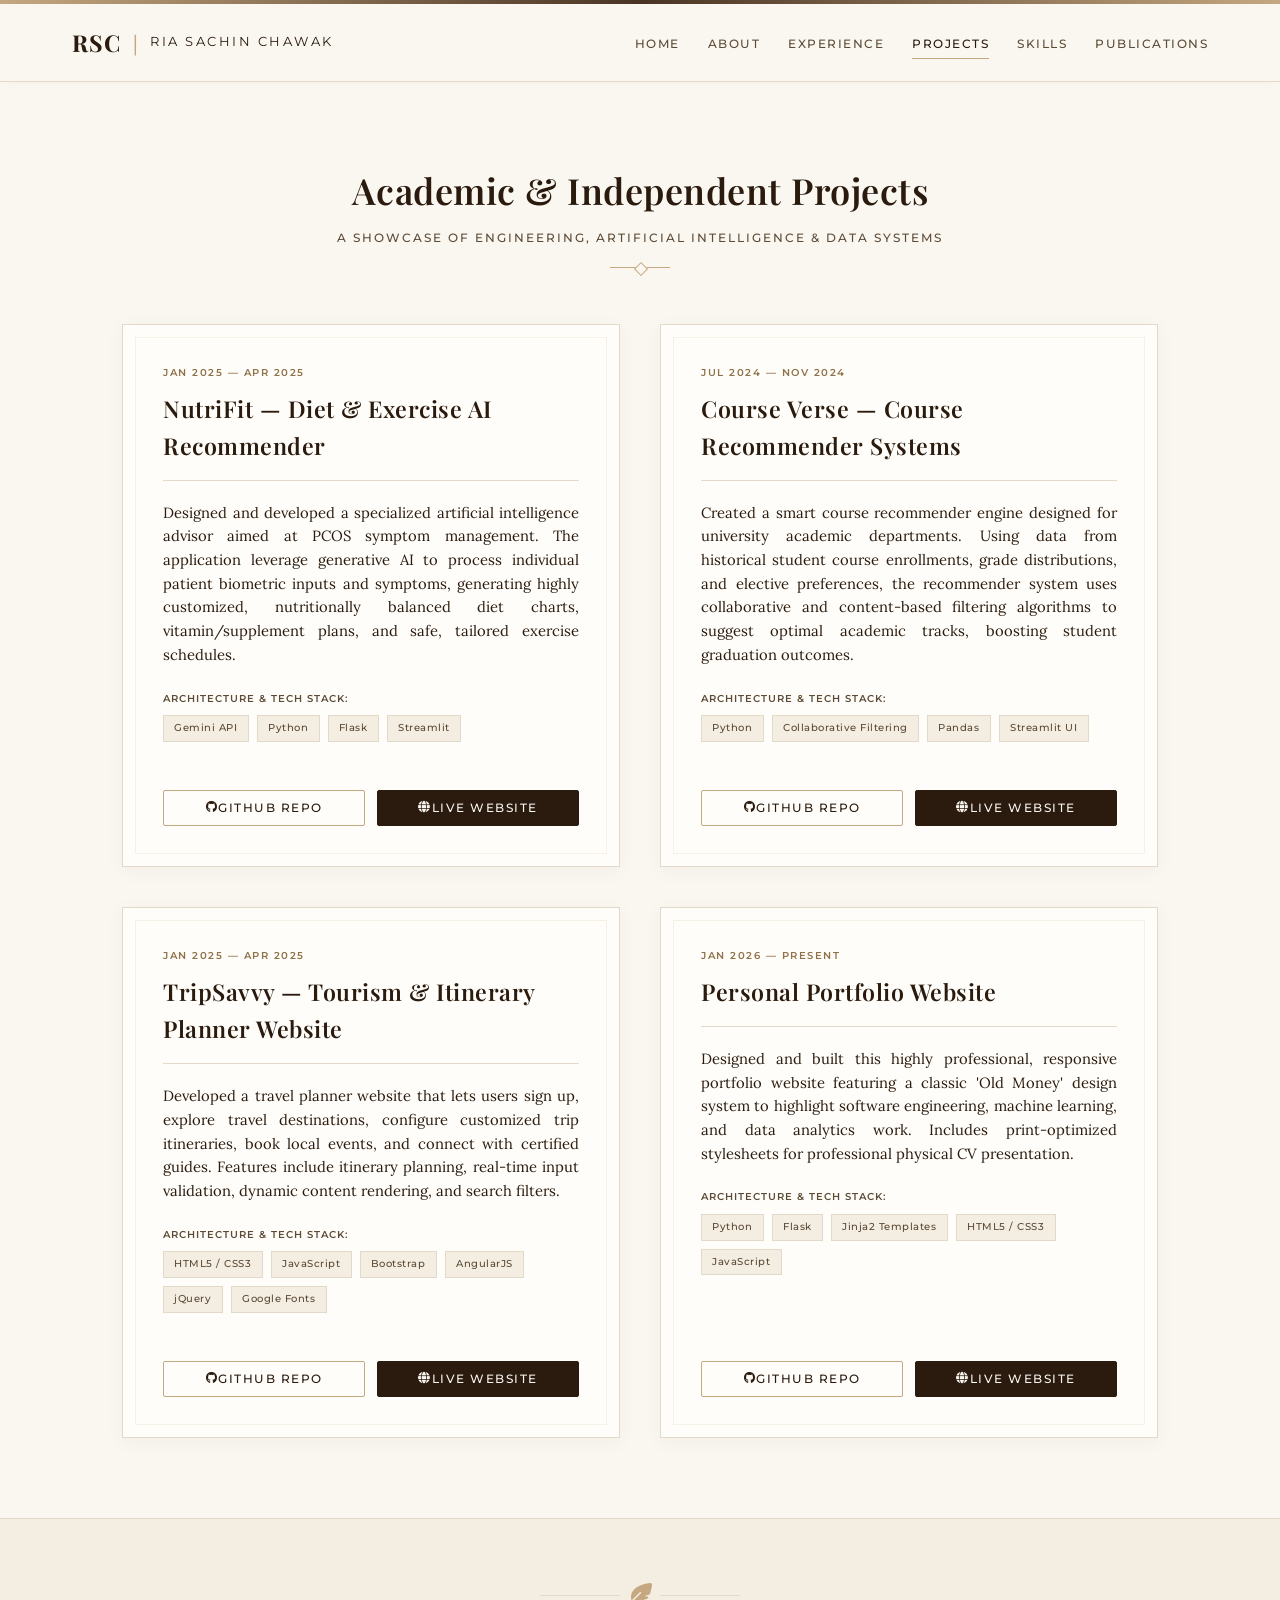
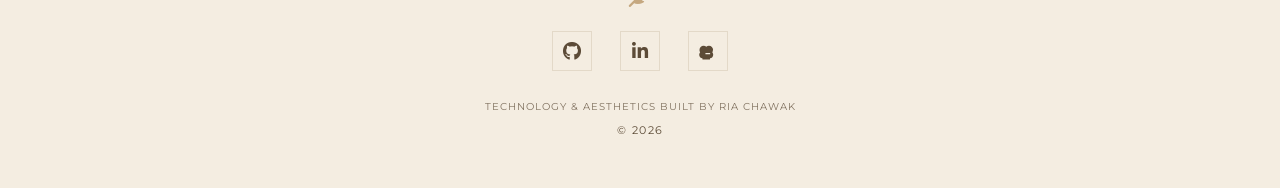
==== commit 60444fab: "Add files via upload" ====
--- a/projects.html
+++ b/projects.html
@@ -98,9 +98,14 @@
                     </div>
                 </div>
                 <div class="project-card-footer">
-                    <a href="https://github.com/Ria1424/nutrifit-ai" target="_blank" rel="noopener noreferrer" class="btn btn-secondary btn-sm block-btn">
-                        <i class="fa-brands fa-github"></i> GitHub Repository
-                    </a>
+                    <div class="project-actions">
+                        <a href="https://github.com/Ria1424/NutriFit.git" target="_blank" rel="noopener noreferrer" class="btn btn-secondary btn-sm">
+                            <i class="fa-brands fa-github"></i> GitHub Repo
+                        </a>
+                        <a href="https://ria1424.github.io/NutriFit/" target="_blank" rel="noopener noreferrer" class="btn btn-primary btn-sm">
+                            <i class="fa-solid fa-globe"></i> Live Website
+                        </a>
+                    </div>
                 </div>
             </div>
 
@@ -126,9 +131,14 @@
                     </div>
                 </div>
                 <div class="project-card-footer">
-                    <a href="https://github.com/Ria1424/course-verse" target="_blank" rel="noopener noreferrer" class="btn btn-secondary btn-sm block-btn">
-                        <i class="fa-brands fa-github"></i> GitHub Repository
-                    </a>
+                    <div class="project-actions">
+                        <a href="https://github.com/Ria1424/CourseVerse.git" target="_blank" rel="noopener noreferrer" class="btn btn-secondary btn-sm">
+                            <i class="fa-brands fa-github"></i> GitHub Repo
+                        </a>
+                        <a href="https://ria1424.github.io/CourseVerse/" target="_blank" rel="noopener noreferrer" class="btn btn-primary btn-sm">
+                            <i class="fa-solid fa-globe"></i> Live Website
+                        </a>
+                    </div>
                 </div>
             </div>
 
@@ -156,9 +166,14 @@
                     </div>
                 </div>
                 <div class="project-card-footer">
-                    <a href="https://github.com/Ria1424/TripSavvy" target="_blank" rel="noopener noreferrer" class="btn btn-secondary btn-sm block-btn">
-                        <i class="fa-brands fa-github"></i> GitHub Repository
-                    </a>
+                    <div class="project-actions">
+                        <a href="https://github.com/Ria1424/TripSavvy.git" target="_blank" rel="noopener noreferrer" class="btn btn-secondary btn-sm">
+                            <i class="fa-brands fa-github"></i> GitHub Repo
+                        </a>
+                        <a href="https://ria1424.github.io/TripSavvy/" target="_blank" rel="noopener noreferrer" class="btn btn-primary btn-sm">
+                            <i class="fa-solid fa-globe"></i> Live Website
+                        </a>
+                    </div>
                 </div>
             </div>
 
@@ -185,9 +200,14 @@
                     </div>
                 </div>
                 <div class="project-card-footer">
-                    <a href="https://github.com/Ria1424/ria-portfolio" target="_blank" rel="noopener noreferrer" class="btn btn-secondary btn-sm block-btn">
-                        <i class="fa-brands fa-github"></i> GitHub Repository
-                    </a>
+                    <div class="project-actions">
+                        <a href="https://github.com/Ria1424/Ria-Portfolio-Website.git" target="_blank" rel="noopener noreferrer" class="btn btn-secondary btn-sm">
+                            <i class="fa-brands fa-github"></i> GitHub Repo
+                        </a>
+                        <a href="https://ria1424.github.io/Ria-Portfolio-Website/" target="_blank" rel="noopener noreferrer" class="btn btn-primary btn-sm">
+                            <i class="fa-solid fa-globe"></i> Live Website
+                        </a>
+                    </div>
                 </div>
             </div>
         </div>
--- a/static/css/style.css
+++ b/static/css/style.css
@@ -1063,6 +1063,26 @@
     width: 100%;
 }
 
+.project-actions {
+    display: flex;
+    gap: 0.75rem;
+    width: 100%;
+}
+
+.project-actions .btn {
+    flex: 1;
+    white-space: nowrap;
+    justify-content: center;
+}
+
+@media (max-width: 576px) {
+    .project-actions {
+        flex-direction: column;
+        gap: 0.5rem;
+    }
+}
+
+
 /* ==========================================
    5. SKILLS & ACHIEVEMENTS PAGE STYLING
    ========================================== */
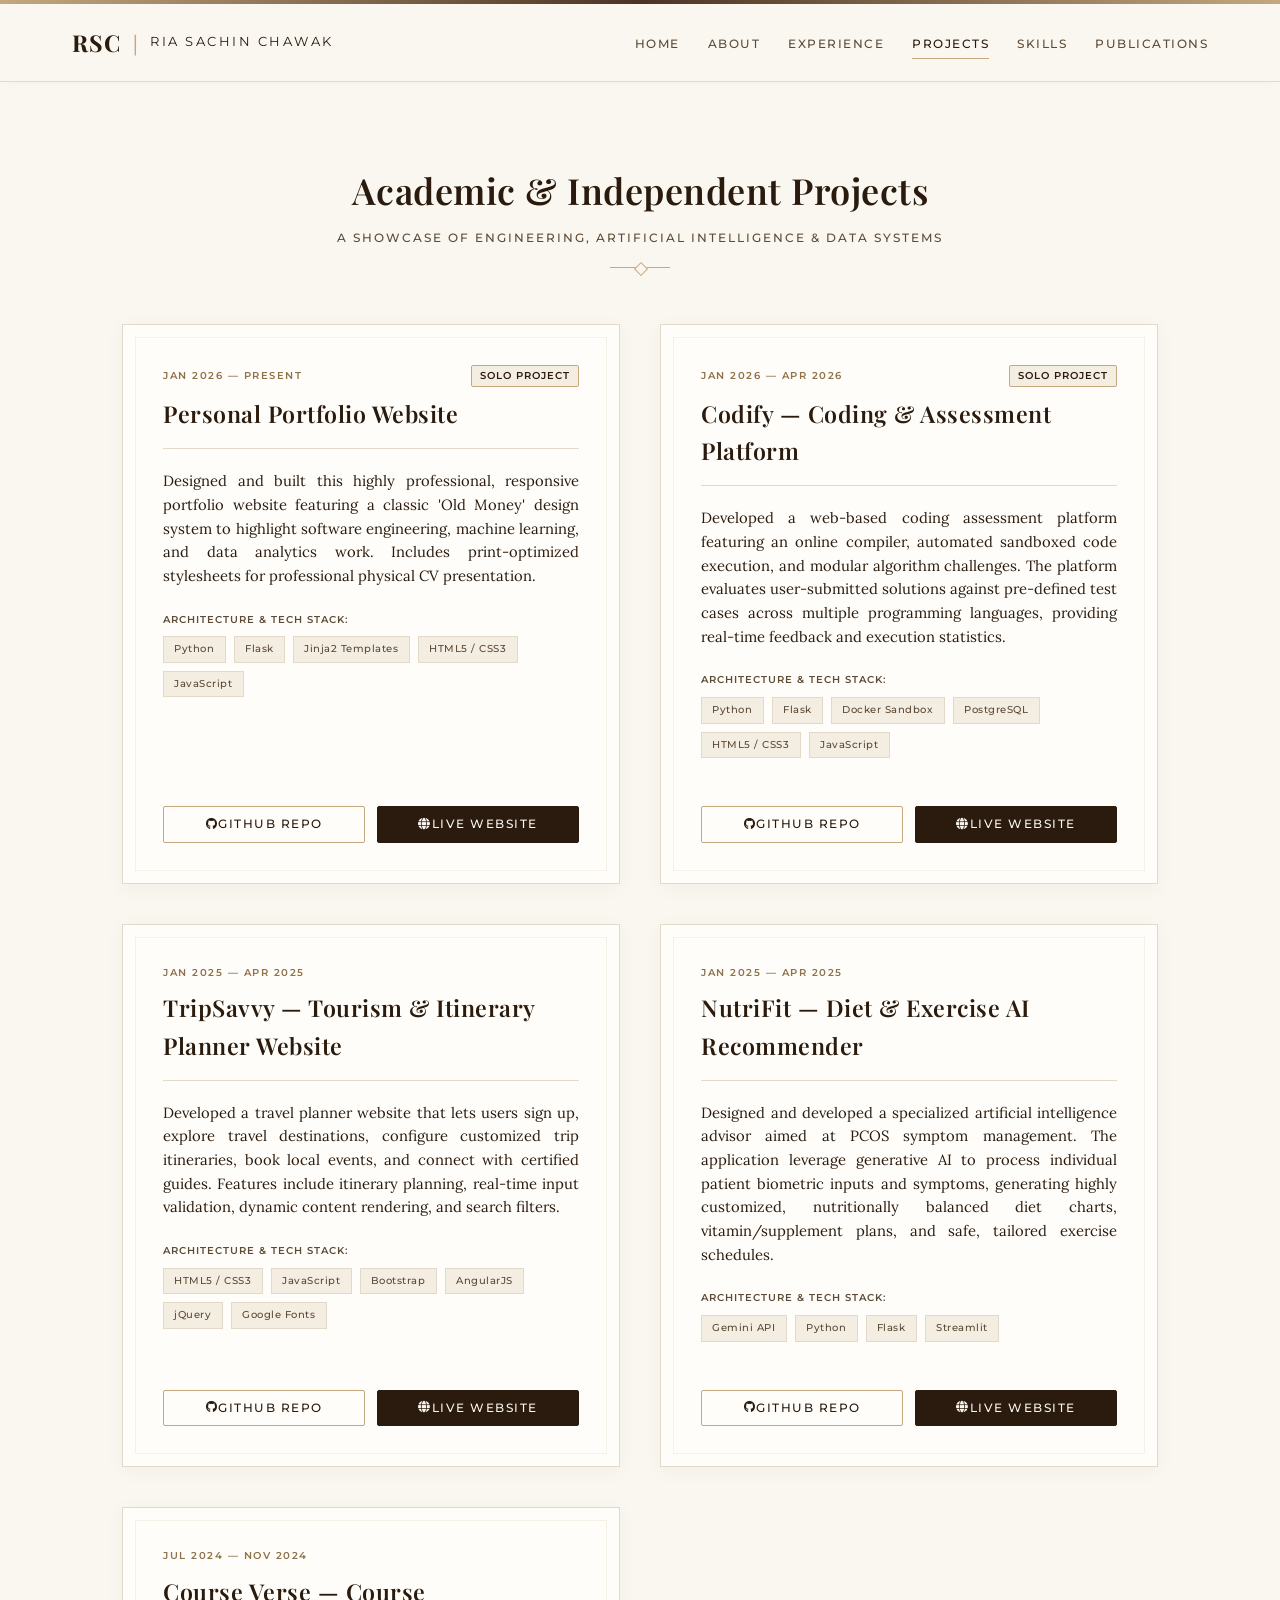
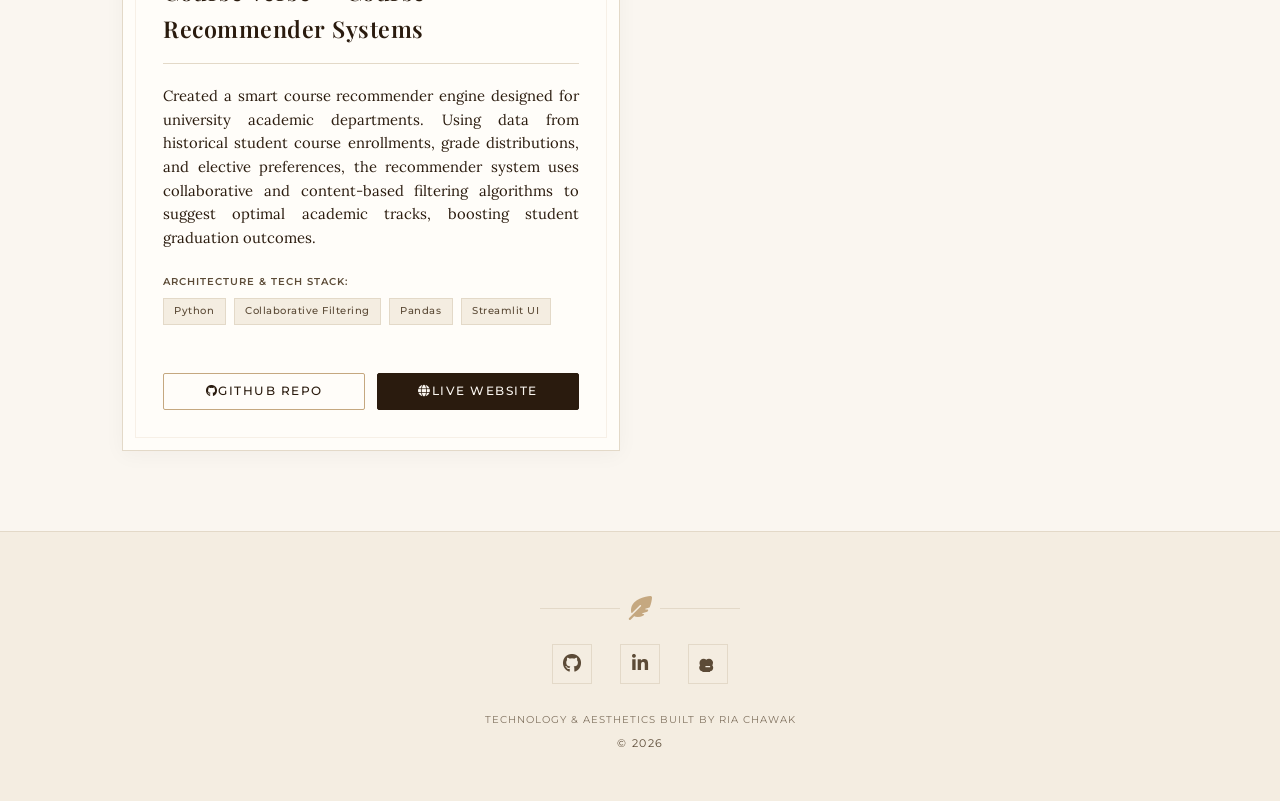
==== commit 64c96b0e: "Add files via upload" ====
--- a/projects.html
+++ b/projects.html
@@ -76,66 +76,75 @@
 
         <!-- Projects Grid -->
         <div class="projects-grid">
-            <!-- Project Card 1: NutriFit -->
-            <div class="project-card">
-                <div class="project-card-header">
-                    <div class="project-date-badge">Jan 2025 — Apr 2025</div>
-                    <h3 class="project-title">NutriFit — Diet &amp; Exercise AI Recommender</h3>
-                </div>
-                <div class="project-card-body">
-                    <p class="project-description">
-                        Designed and developed a specialized artificial intelligence advisor aimed at PCOS symptom management. The application leverage generative AI to process individual patient biometric inputs and symptoms, generating highly customized, nutritionally balanced diet charts, vitamin/supplement plans, and safe, tailored exercise schedules.
-                    </p>
-                    
-                    <div class="project-tech-section">
-                        <span class="tech-label">Architecture &amp; Tech Stack:</span>
-                        <div class="tech-tags">
-                            <span class="tech-tag">Gemini API</span>
+            <!-- Project Card 1: Personal Portfolio Website -->
+            <div class="project-card">
+                <div class="project-card-header">
+                    <div class="project-meta-row">
+                        <div class="project-date-badge">Jan 2026 — Present</div>
+                        <span class="project-tag-solo">Solo Project</span>
+                    </div>
+                    <h3 class="project-title">Personal Portfolio Website</h3>
+                </div>
+                <div class="project-card-body">
+                    <p class="project-description">
+                        Designed and built this highly professional, responsive portfolio website featuring a classic 'Old Money' design system to highlight software engineering, machine learning, and data analytics work. Includes print-optimized stylesheets for professional physical CV presentation.
+                    </p>
+                    
+                    <div class="project-tech-section">
+                        <span class="tech-label">Architecture &amp; Tech Stack:</span>
+                        <div class="tech-tags">
                             <span class="tech-tag">Python</span>
                             <span class="tech-tag">Flask</span>
-                            <span class="tech-tag">Streamlit</span>
-                        </div>
-                    </div>
-                </div>
-                <div class="project-card-footer">
-                    <div class="project-actions">
-                        <a href="https://github.com/Ria1424/NutriFit.git" target="_blank" rel="noopener noreferrer" class="btn btn-secondary btn-sm">
-                            <i class="fa-brands fa-github"></i> GitHub Repo
-                        </a>
-                        <a href="https://ria1424.github.io/NutriFit/" target="_blank" rel="noopener noreferrer" class="btn btn-primary btn-sm">
-                            <i class="fa-solid fa-globe"></i> Live Website
-                        </a>
-                    </div>
-                </div>
-            </div>
-
-            <!-- Project Card 2: Course Verse -->
-            <div class="project-card">
-                <div class="project-card-header">
-                    <div class="project-date-badge">Jul 2024 — Nov 2024</div>
-                    <h3 class="project-title">Course Verse — Course Recommender Systems</h3>
-                </div>
-                <div class="project-card-body">
-                    <p class="project-description">
-                        Created a smart course recommender engine designed for university academic departments. Using data from historical student course enrollments, grade distributions, and elective preferences, the recommender system uses collaborative and content-based filtering algorithms to suggest optimal academic tracks, boosting student graduation outcomes.
-                    </p>
-                    
-                    <div class="project-tech-section">
-                        <span class="tech-label">Architecture &amp; Tech Stack:</span>
-                        <div class="tech-tags">
-                            <span class="tech-tag">Python</span>
-                            <span class="tech-tag">Collaborative Filtering</span>
-                            <span class="tech-tag">Pandas</span>
-                            <span class="tech-tag">Streamlit UI</span>
-                        </div>
-                    </div>
-                </div>
-                <div class="project-card-footer">
-                    <div class="project-actions">
-                        <a href="https://github.com/Ria1424/CourseVerse.git" target="_blank" rel="noopener noreferrer" class="btn btn-secondary btn-sm">
-                            <i class="fa-brands fa-github"></i> GitHub Repo
-                        </a>
-                        <a href="https://ria1424.github.io/CourseVerse/" target="_blank" rel="noopener noreferrer" class="btn btn-primary btn-sm">
+                            <span class="tech-tag">Jinja2 Templates</span>
+                            <span class="tech-tag">HTML5 / CSS3</span>
+                            <span class="tech-tag">JavaScript</span>
+                        </div>
+                    </div>
+                </div>
+                <div class="project-card-footer">
+                    <div class="project-actions">
+                        <a href="https://github.com/Ria1424/Ria-Portfolio-Website.git" target="_blank" rel="noopener noreferrer" class="btn btn-secondary btn-sm">
+                            <i class="fa-brands fa-github"></i> GitHub Repo
+                        </a>
+                        <a href="https://ria1424.github.io/Ria-Portfolio-Website/" target="_blank" rel="noopener noreferrer" class="btn btn-primary btn-sm">
+                            <i class="fa-solid fa-globe"></i> Live Website
+                        </a>
+                    </div>
+                </div>
+            </div>
+
+            <!-- Project Card 2: Codify -->
+            <div class="project-card">
+                <div class="project-card-header">
+                    <div class="project-meta-row">
+                        <div class="project-date-badge">Jan 2026 — Apr 2026</div>
+                        <span class="project-tag-solo">Solo Project</span>
+                    </div>
+                    <h3 class="project-title">Codify — Coding &amp; Assessment Platform</h3>
+                </div>
+                <div class="project-card-body">
+                    <p class="project-description">
+                        Developed a web-based coding assessment platform featuring an online compiler, automated sandboxed code execution, and modular algorithm challenges. The platform evaluates user-submitted solutions against pre-defined test cases across multiple programming languages, providing real-time feedback and execution statistics.
+                    </p>
+                    
+                    <div class="project-tech-section">
+                        <span class="tech-label">Architecture &amp; Tech Stack:</span>
+                        <div class="tech-tags">
+                            <span class="tech-tag">Python</span>
+                            <span class="tech-tag">Flask</span>
+                            <span class="tech-tag">Docker Sandbox</span>
+                            <span class="tech-tag">PostgreSQL</span>
+                            <span class="tech-tag">HTML5 / CSS3</span>
+                            <span class="tech-tag">JavaScript</span>
+                        </div>
+                    </div>
+                </div>
+                <div class="project-card-footer">
+                    <div class="project-actions">
+                        <a href="https://github.com/Ria1424/Codify.git" target="_blank" rel="noopener noreferrer" class="btn btn-secondary btn-sm">
+                            <i class="fa-brands fa-github"></i> GitHub Repo
+                        </a>
+                        <a href="https://ria1424.github.io/Codify/" target="_blank" rel="noopener noreferrer" class="btn btn-primary btn-sm">
                             <i class="fa-solid fa-globe"></i> Live Website
                         </a>
                     </div>
@@ -145,7 +154,9 @@
             <!-- Project Card 3: TripSavvy -->
             <div class="project-card">
                 <div class="project-card-header">
-                    <div class="project-date-badge">Jan 2025 — Apr 2025</div>
+                    <div class="project-meta-row">
+                        <div class="project-date-badge">Jan 2025 — Apr 2025</div>
+                    </div>
                     <h3 class="project-title">TripSavvy — Tourism &amp; Itinerary Planner Website</h3>
                 </div>
                 <div class="project-card-body">
@@ -177,34 +188,70 @@
                 </div>
             </div>
 
-            <!-- Project Card 4: Personal Portfolio Website -->
-            <div class="project-card">
-                <div class="project-card-header">
-                    <div class="project-date-badge">Jan 2026 — Present</div>
-                    <h3 class="project-title">Personal Portfolio Website</h3>
-                </div>
-                <div class="project-card-body">
-                    <p class="project-description">
-                        Designed and built this highly professional, responsive portfolio website featuring a classic 'Old Money' design system to highlight software engineering, machine learning, and data analytics work. Includes print-optimized stylesheets for professional physical CV presentation.
-                    </p>
-                    
-                    <div class="project-tech-section">
-                        <span class="tech-label">Architecture &amp; Tech Stack:</span>
-                        <div class="tech-tags">
+            <!-- Project Card 4: NutriFit -->
+            <div class="project-card">
+                <div class="project-card-header">
+                    <div class="project-meta-row">
+                        <div class="project-date-badge">Jan 2025 — Apr 2025</div>
+                    </div>
+                    <h3 class="project-title">NutriFit — Diet &amp; Exercise AI Recommender</h3>
+                </div>
+                <div class="project-card-body">
+                    <p class="project-description">
+                        Designed and developed a specialized artificial intelligence advisor aimed at PCOS symptom management. The application leverage generative AI to process individual patient biometric inputs and symptoms, generating highly customized, nutritionally balanced diet charts, vitamin/supplement plans, and safe, tailored exercise schedules.
+                    </p>
+                    
+                    <div class="project-tech-section">
+                        <span class="tech-label">Architecture &amp; Tech Stack:</span>
+                        <div class="tech-tags">
+                            <span class="tech-tag">Gemini API</span>
                             <span class="tech-tag">Python</span>
                             <span class="tech-tag">Flask</span>
-                            <span class="tech-tag">Jinja2 Templates</span>
-                            <span class="tech-tag">HTML5 / CSS3</span>
-                            <span class="tech-tag">JavaScript</span>
-                        </div>
-                    </div>
-                </div>
-                <div class="project-card-footer">
-                    <div class="project-actions">
-                        <a href="https://github.com/Ria1424/Ria-Portfolio-Website.git" target="_blank" rel="noopener noreferrer" class="btn btn-secondary btn-sm">
-                            <i class="fa-brands fa-github"></i> GitHub Repo
-                        </a>
-                        <a href="https://ria1424.github.io/Ria-Portfolio-Website/" target="_blank" rel="noopener noreferrer" class="btn btn-primary btn-sm">
+                            <span class="tech-tag">Streamlit</span>
+                        </div>
+                    </div>
+                </div>
+                <div class="project-card-footer">
+                    <div class="project-actions">
+                        <a href="https://github.com/Ria1424/NutriFit.git" target="_blank" rel="noopener noreferrer" class="btn btn-secondary btn-sm">
+                            <i class="fa-brands fa-github"></i> GitHub Repo
+                        </a>
+                        <a href="https://ria1424.github.io/NutriFit/" target="_blank" rel="noopener noreferrer" class="btn btn-primary btn-sm">
+                            <i class="fa-solid fa-globe"></i> Live Website
+                        </a>
+                    </div>
+                </div>
+            </div>
+
+            <!-- Project Card 5: Course Verse -->
+            <div class="project-card">
+                <div class="project-card-header">
+                    <div class="project-meta-row">
+                        <div class="project-date-badge">Jul 2024 — Nov 2024</div>
+                    </div>
+                    <h3 class="project-title">Course Verse — Course Recommender Systems</h3>
+                </div>
+                <div class="project-card-body">
+                    <p class="project-description">
+                        Created a smart course recommender engine designed for university academic departments. Using data from historical student course enrollments, grade distributions, and elective preferences, the recommender system uses collaborative and content-based filtering algorithms to suggest optimal academic tracks, boosting student graduation outcomes.
+                    </p>
+                    
+                    <div class="project-tech-section">
+                        <span class="tech-label">Architecture &amp; Tech Stack:</span>
+                        <div class="tech-tags">
+                            <span class="tech-tag">Python</span>
+                            <span class="tech-tag">Collaborative Filtering</span>
+                            <span class="tech-tag">Pandas</span>
+                            <span class="tech-tag">Streamlit UI</span>
+                        </div>
+                    </div>
+                </div>
+                <div class="project-card-footer">
+                    <div class="project-actions">
+                        <a href="https://github.com/Ria1424/CourseVerse.git" target="_blank" rel="noopener noreferrer" class="btn btn-secondary btn-sm">
+                            <i class="fa-brands fa-github"></i> GitHub Repo
+                        </a>
+                        <a href="https://ria1424.github.io/CourseVerse/" target="_blank" rel="noopener noreferrer" class="btn btn-primary btn-sm">
                             <i class="fa-solid fa-globe"></i> Live Website
                         </a>
                     </div>
--- a/static/css/style.css
+++ b/static/css/style.css
@@ -996,6 +996,15 @@
     margin-bottom: 1.25rem;
 }
 
+.project-meta-row {
+    display: flex;
+    justify-content: space-between;
+    align-items: center;
+    margin-bottom: 0.5rem;
+    flex-wrap: wrap;
+    gap: 0.5rem;
+}
+
 .project-date-badge {
     font-family: var(--font-ui);
     font-size: 0.65rem;
@@ -1003,8 +1012,22 @@
     letter-spacing: 1.5px;
     color: var(--accent-dark-gold);
     font-weight: 600;
-    margin-bottom: 0.5rem;
-}
+    margin-bottom: 0;
+}
+
+.project-tag-solo {
+    font-family: var(--font-ui);
+    font-size: 0.6rem;
+    text-transform: uppercase;
+    letter-spacing: 1px;
+    color: var(--text-dark);
+    background-color: var(--bg-card);
+    border: 1px solid var(--accent-gold);
+    padding: 0.15rem 0.5rem;
+    border-radius: var(--border-radius-sm);
+    font-weight: 600;
+}
+
 
 .project-title {
     font-size: 1.45rem;
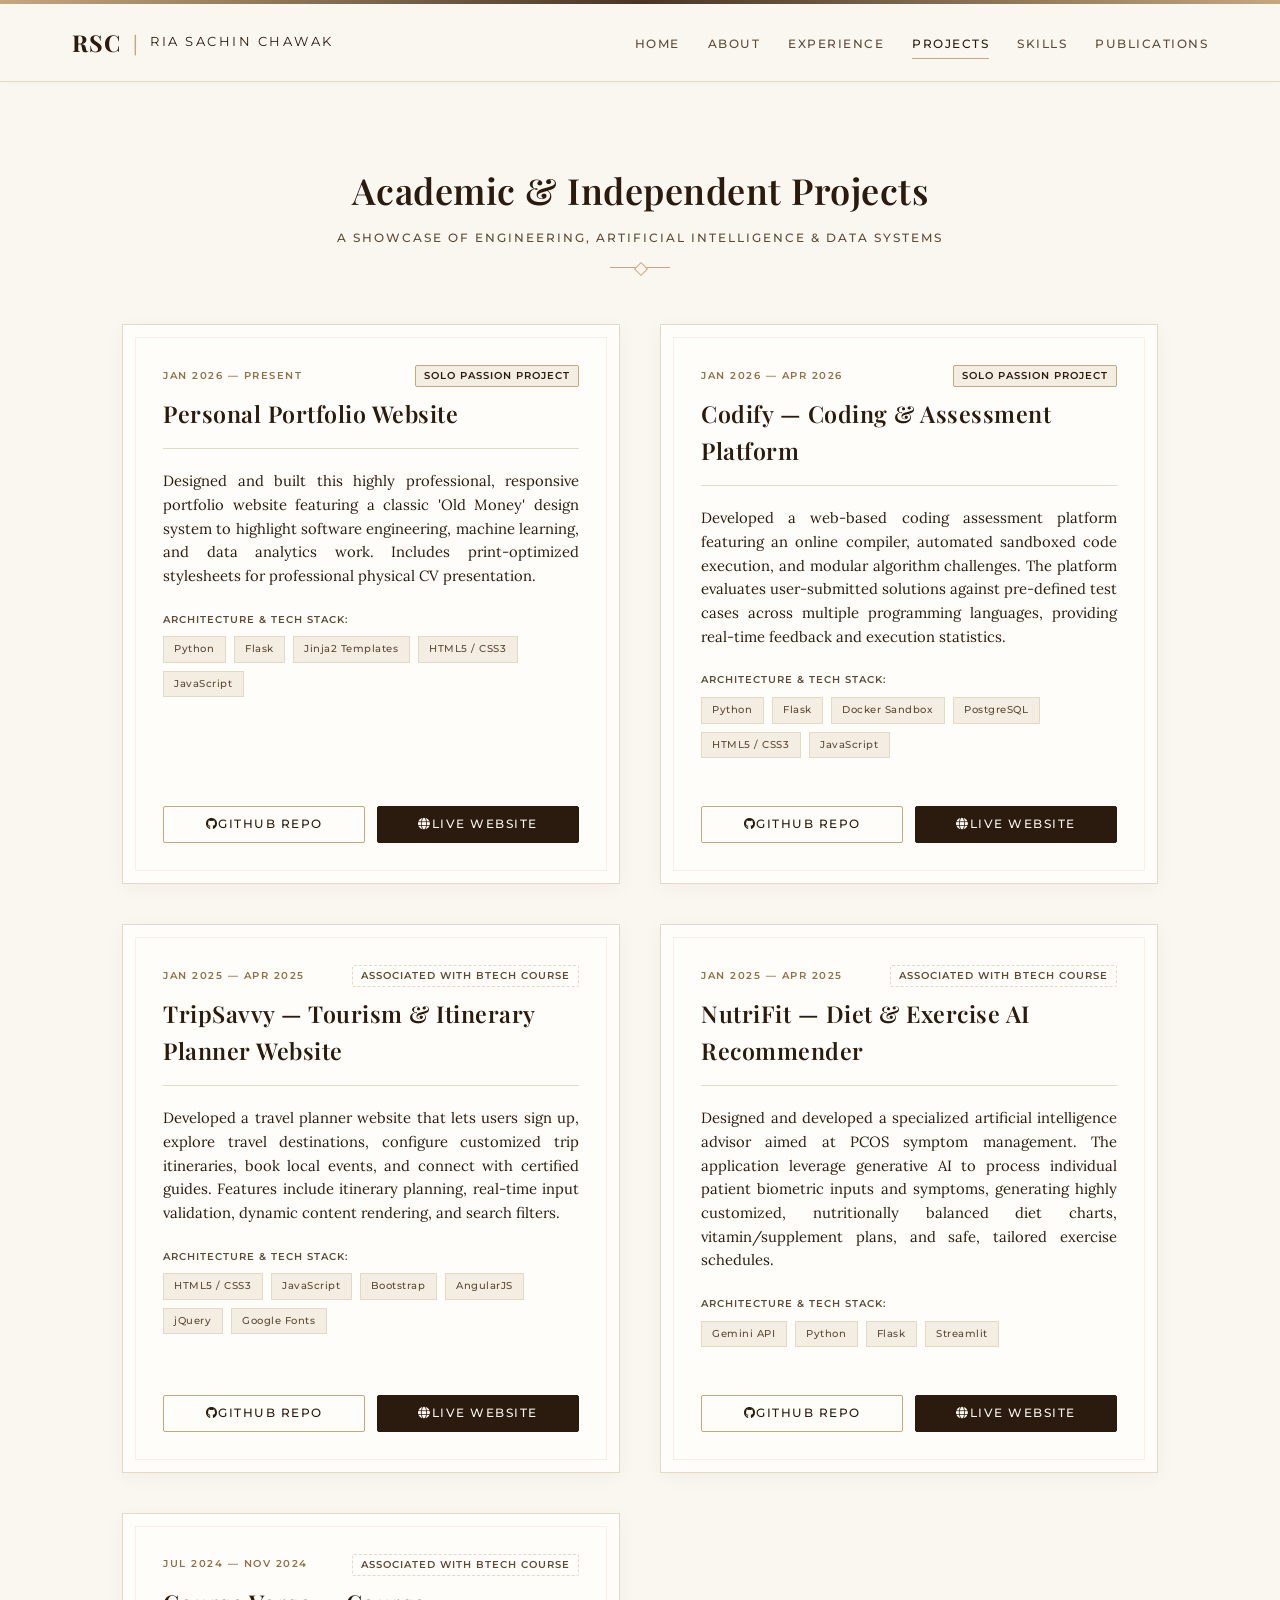
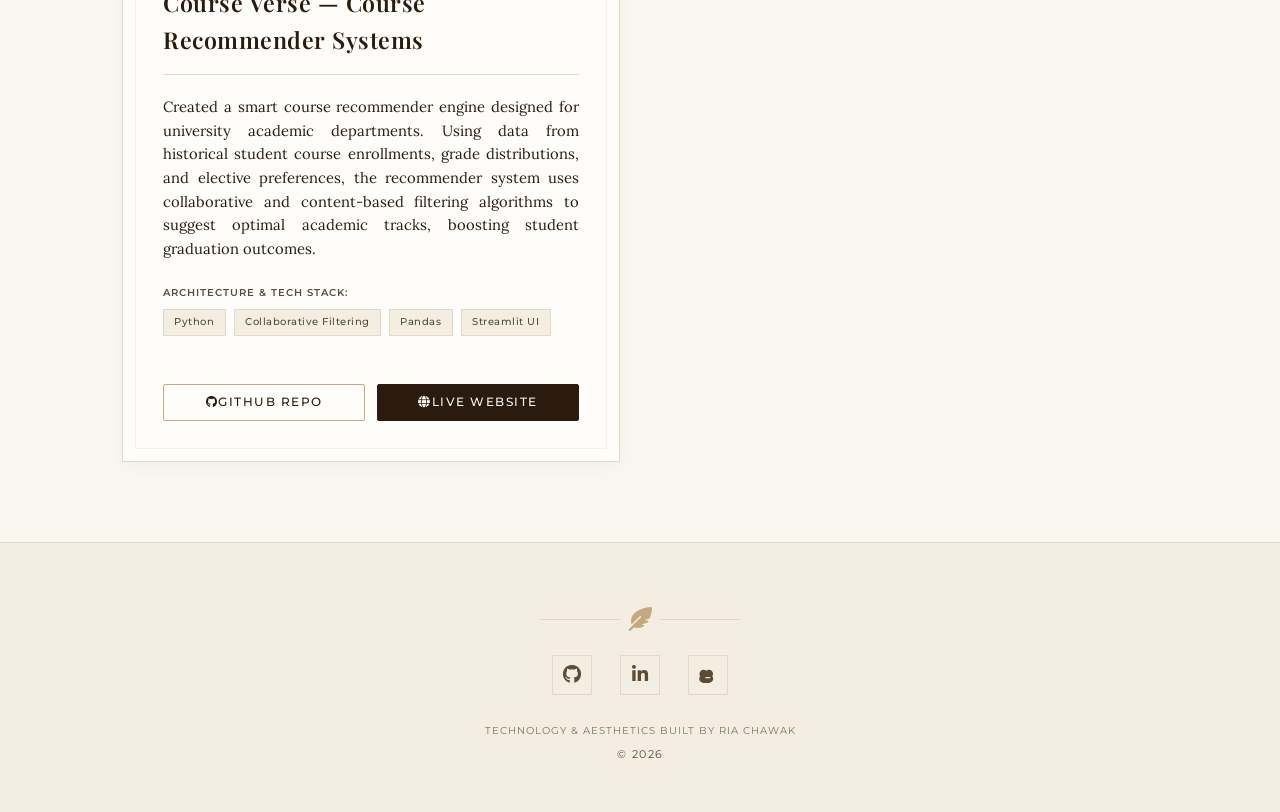
==== commit d3347b7f: "Add files via upload" ====
--- a/projects.html
+++ b/projects.html
@@ -81,7 +81,7 @@
                 <div class="project-card-header">
                     <div class="project-meta-row">
                         <div class="project-date-badge">Jan 2026 — Present</div>
-                        <span class="project-tag-solo">Solo Project</span>
+                        <span class="project-tag-solo">Solo Passion Project</span>
                     </div>
                     <h3 class="project-title">Personal Portfolio Website</h3>
                 </div>
@@ -118,7 +118,7 @@
                 <div class="project-card-header">
                     <div class="project-meta-row">
                         <div class="project-date-badge">Jan 2026 — Apr 2026</div>
-                        <span class="project-tag-solo">Solo Project</span>
+                        <span class="project-tag-solo">Solo Passion Project</span>
                     </div>
                     <h3 class="project-title">Codify — Coding &amp; Assessment Platform</h3>
                 </div>
@@ -156,6 +156,7 @@
                 <div class="project-card-header">
                     <div class="project-meta-row">
                         <div class="project-date-badge">Jan 2025 — Apr 2025</div>
+                        <span class="project-tag-course">Associated with BTech course</span>
                     </div>
                     <h3 class="project-title">TripSavvy — Tourism &amp; Itinerary Planner Website</h3>
                 </div>
@@ -193,6 +194,7 @@
                 <div class="project-card-header">
                     <div class="project-meta-row">
                         <div class="project-date-badge">Jan 2025 — Apr 2025</div>
+                        <span class="project-tag-course">Associated with BTech course</span>
                     </div>
                     <h3 class="project-title">NutriFit — Diet &amp; Exercise AI Recommender</h3>
                 </div>
@@ -228,6 +230,7 @@
                 <div class="project-card-header">
                     <div class="project-meta-row">
                         <div class="project-date-badge">Jul 2024 — Nov 2024</div>
+                        <span class="project-tag-course">Associated with BTech course</span>
                     </div>
                     <h3 class="project-title">Course Verse — Course Recommender Systems</h3>
                 </div>
--- a/static/css/style.css
+++ b/static/css/style.css
@@ -1028,6 +1028,20 @@
     font-weight: 600;
 }
 
+.project-tag-course {
+    font-family: var(--font-ui);
+    font-size: 0.6rem;
+    text-transform: uppercase;
+    letter-spacing: 1px;
+    color: var(--text-muted);
+    background-color: transparent;
+    border: 1px dashed var(--border-color);
+    padding: 0.15rem 0.5rem;
+    border-radius: var(--border-radius-sm);
+    font-weight: 600;
+}
+
+
 
 .project-title {
     font-size: 1.45rem;
